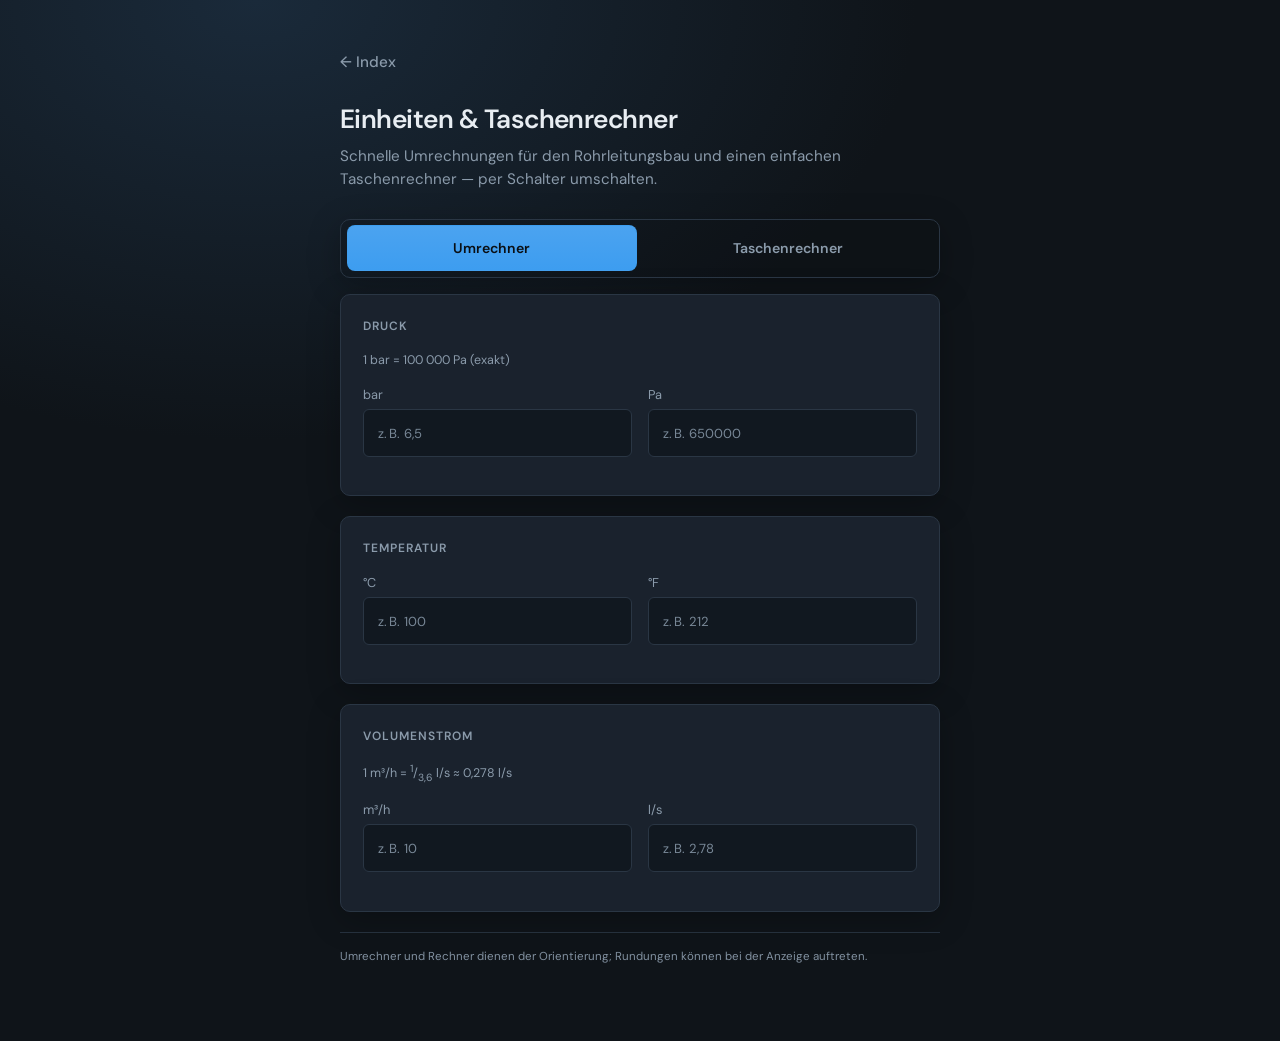
==== einheiten-rechner.html @ 790e06d6 "feat: Einheiten-Umrechner und Taschenrechner mit Modus-Schalter Neue Seite: bar/Pa, °C/°F, m³/h↔l/s;" ====
<!DOCTYPE html>
<html lang="de">
  <head>
    <meta charset="utf-8" />
    <meta name="viewport" content="width=device-width, initial-scale=1, viewport-fit=cover" />
    <meta name="theme-color" content="#0c1218" />
    <title>Einheiten &amp; Taschenrechner</title>
    <link rel="preconnect" href="https://fonts.googleapis.com" />
    <link rel="preconnect" href="https://fonts.gstatic.com" crossorigin />
    <link
      href="https://fonts.googleapis.com/css2?family=DM+Sans:ital,opsz,wght@0,9..40,400;0,9..40,600;0,9..40,700;1,9..40,400&display=swap"
      rel="stylesheet"
    />
    <link rel="stylesheet" href="styles.css?v=16" />
  </head>
  <body>
    <div class="wrap wrap--sub">
      <a href="index.html" class="back-link">← Index</a>
      <h1>Einheiten &amp; Taschenrechner</h1>
      <p class="sub">
        Schnelle Umrechnungen für den Rohrleitungsbau und einen einfachen Taschenrechner — per Schalter umschalten.
      </p>

      <div class="calc-mode-bar card card--flat" role="tablist" aria-label="Ansicht wechseln">
        <button type="button" class="calc-mode-btn calc-mode-btn--active" id="mode-units" role="tab" aria-selected="true" data-mode="units">
          Umrechner
        </button>
        <button type="button" class="calc-mode-btn" id="mode-calc" role="tab" aria-selected="false" data-mode="calc">
          Taschenrechner
        </button>
      </div>

      <div id="panel-units" class="calc-panel">
        <div class="card">
          <h2>Druck</h2>
          <p class="formula-note">1 bar = 100 000 Pa (exakt)</p>
          <div class="row row--mobile-stack unit-pair-row">
            <div>
              <label for="barVal">bar</label>
              <input id="barVal" type="text" inputmode="decimal" autocomplete="off" placeholder="z. B. 6,5" />
            </div>
            <div>
              <label for="paVal">Pa</label>
              <input id="paVal" type="text" inputmode="decimal" autocomplete="off" placeholder="z. B. 650000" />
            </div>
          </div>
        </div>

        <div class="card">
          <h2>Temperatur</h2>
          <div class="row row--mobile-stack unit-pair-row">
            <div>
              <label for="celsiusVal">°C</label>
              <input id="celsiusVal" type="text" inputmode="decimal" autocomplete="off" placeholder="z. B. 100" />
            </div>
            <div>
              <label for="fahrenheitVal">°F</label>
              <input id="fahrenheitVal" type="text" inputmode="decimal" autocomplete="off" placeholder="z. B. 212" />
            </div>
          </div>
        </div>

        <div class="card">
          <h2>Volumenstrom</h2>
          <p class="formula-note">1 m³/h = <sup>1</sup>/<sub>3,6</sub> l/s ≈ 0,278 l/s</p>
          <div class="row row--mobile-stack unit-pair-row">
            <div>
              <label for="m3hVal">m³/h</label>
              <input id="m3hVal" type="text" inputmode="decimal" autocomplete="off" placeholder="z. B. 10" />
            </div>
            <div>
              <label for="lsVal">l/s</label>
              <input id="lsVal" type="text" inputmode="decimal" autocomplete="off" placeholder="z. B. 2,78" />
            </div>
          </div>
        </div>
      </div>

      <div id="panel-calc" class="calc-panel" hidden>
        <div class="card calc-card">
          <div class="calc-display-wrap">
            <output id="calcDisplay" class="calc-display" aria-live="polite">0</output>
          </div>
          <div class="calc-keys" id="calcKeys">
            <button type="button" class="calc-key calc-key--wide" data-act="clear">C</button>
            <button type="button" class="calc-key" data-act="back">⌫</button>
            <button type="button" class="calc-key calc-key--op" data-op="/">÷</button>

            <button type="button" class="calc-key" data-digit="7">7</button>
            <button type="button" class="calc-key" data-digit="8">8</button>
            <button type="button" class="calc-key" data-digit="9">9</button>
            <button type="button" class="calc-key calc-key--op" data-op="*">×</button>

            <button type="button" class="calc-key" data-digit="4">4</button>
            <button type="button" class="calc-key" data-digit="5">5</button>
            <button type="button" class="calc-key" data-digit="6">6</button>
            <button type="button" class="calc-key calc-key--op" data-op="-">−</button>

            <button type="button" class="calc-key" data-digit="1">1</button>
            <button type="button" class="calc-key" data-digit="2">2</button>
            <button type="button" class="calc-key" data-digit="3">3</button>
            <button type="button" class="calc-key calc-key--op" data-op="+">+</button>

            <button type="button" class="calc-key calc-key--wide" data-digit="0">0</button>
            <button type="button" class="calc-key" data-act="dot">,</button>
            <button type="button" class="calc-key calc-key--eq calc-key--op" data-act="eq">=</button>
          </div>
        </div>
      </div>

      <p class="disclaimer">
        Umrechner und Rechner dienen der Orientierung; Rundungen können bei der Anzeige auftreten.
      </p>
    </div>
    <script src="einheiten-rechner.js?v=1" defer></script>
  </body>
</html>
---- styles.css ----
:root {
  --bg: #0f1419;
  --panel: #1a222d;
  --text: #e8edf2;
  --muted: #8b9bab;
  --accent: #3d9df0;
  --accent-dim: #2a6fa8;
  --border: #2a3644;
  --ok: #4ade80;
  --warn: #fbbf24;
  --err: #f87171;
  --radius: 10px;
  --font: "DM Sans", "Segoe UI", system-ui, sans-serif;
}

* {
  box-sizing: border-box;
}

html {
  font-size: 16px;
  -webkit-font-smoothing: antialiased;
}

body {
  margin: 0;
  min-height: 100vh;
  min-height: 100dvh;
  font-family: var(--font);
  background: radial-gradient(1200px 800px at 20% 0%, #1a2a3a 0%, var(--bg) 55%);
  color: var(--text);
  line-height: 1.5;
}

a {
  color: var(--accent);
}

.wrap {
  max-width: 640px;
  margin: 0 auto;
  padding: max(1.25rem, env(safe-area-inset-top)) max(1rem, env(safe-area-inset-right))
    max(2rem, env(safe-area-inset-bottom)) max(1rem, env(safe-area-inset-left));
}

.wrap--sub {
  padding-top: max(0.75rem, env(safe-area-inset-top));
}

@media (min-width: 480px) {
  .wrap {
    padding: 2.5rem 1.25rem 4rem;
  }
}

h1 {
  font-size: 1.65rem;
  font-weight: 600;
  margin: 0 0 0.35rem;
  letter-spacing: -0.02em;
}

.sub {
  color: var(--muted);
  font-size: 0.95rem;
  margin: 0 0 1.75rem;
}

.card {
  background: var(--panel);
  border: 1px solid var(--border);
  border-radius: var(--radius);
  padding: 1.35rem 1.4rem 1.5rem;
  margin-bottom: 1.25rem;
  box-shadow: 0 8px 32px rgba(0, 0, 0, 0.25);
}

.card h2 {
  font-size: 0.75rem;
  text-transform: uppercase;
  letter-spacing: 0.08em;
  color: var(--muted);
  margin: 0 0 1rem;
  font-weight: 600;
}

.row {
  display: grid;
  gap: 0.75rem 1rem;
  margin-bottom: 0.9rem;
}

@media (min-width: 520px) {
  .row.cols-2 {
    grid-template-columns: 1fr 1fr;
  }
}

.row.row--mobile-stack {
  grid-template-columns: 1fr;
}

@media (min-width: 520px) {
  .row.row--mobile-stack {
    grid-template-columns: 1fr 1fr;
  }
}

label {
  display: block;
  font-size: 0.8rem;
  color: var(--muted);
  margin-bottom: 0.3rem;
}

input,
select,
textarea.field-input {
  width: 100%;
  min-height: 48px;
  padding: 0.65rem 0.85rem;
  border-radius: 6px;
  border: 1px solid var(--border);
  background: #111820;
  color: var(--text);
  font: inherit;
  font-size: max(16px, 1rem);
}

textarea.field-input--textarea {
  min-height: 52px;
  max-height: 7rem;
  line-height: 1.4;
  resize: vertical;
  field-sizing: content;
}

@supports not (field-sizing: content) {
  textarea.field-input--textarea {
    min-height: 3.5rem;
  }
}

input:focus,
select:focus,
textarea:focus {
  outline: 2px solid var(--accent-dim);
  border-color: var(--accent);
}

input::placeholder,
textarea::placeholder {
  color: rgba(139, 155, 171, 0.85);
  font-size: 0.82rem;
  line-height: 1.35;
}

.hint {
  font-size: 0.8rem;
  color: var(--muted);
  margin-top: 0.25rem;
}

.btn {
  display: inline-flex;
  align-items: center;
  justify-content: center;
  gap: 0.4rem;
  min-height: 52px;
  padding: 0.85rem 1.15rem;
  font: inherit;
  font-weight: 600;
  font-size: 1.05rem;
  border: none;
  border-radius: 8px;
  background: linear-gradient(180deg, #4ba3f0 0%, var(--accent) 100%);
  color: #0a0f14;
  cursor: pointer;
  width: 100%;
  margin-top: 0.25rem;
  -webkit-tap-highlight-color: transparent;
}

.btn:hover {
  filter: brightness(1.08);
}

.btn:active {
  transform: translateY(1px);
}

.out {
  display: none;
}

.out.visible {
  display: block;
}

.out-grid {
  display: grid;
  gap: 0.75rem;
}

@media (min-width: 480px) {
  .out-grid {
    grid-template-columns: 1fr 1fr;
  }
}

.kpi {
  background: #111820;
  border: 1px solid var(--border);
  border-radius: 8px;
  padding: 0.85rem 1rem;
}

.kpi .label {
  font-size: 0.72rem;
  text-transform: uppercase;
  letter-spacing: 0.06em;
  color: var(--muted);
}

.kpi .value {
  font-size: 1.35rem;
  font-weight: 700;
  font-variant-numeric: tabular-nums;
  margin-top: 0.15rem;
}

.kpi .unit {
  font-size: 0.85rem;
  font-weight: 500;
  color: var(--muted);
}

.detail {
  grid-column: 1 / -1;
  font-size: 0.88rem;
  color: var(--muted);
  border-top: 1px solid var(--border);
  padding-top: 0.85rem;
  margin-top: 0.25rem;
}

.detail strong {
  color: var(--text);
}

.msg {
  padding: 0.75rem 1rem;
  border-radius: 8px;
  font-size: 0.9rem;
  margin-top: 0.75rem;
  display: none;
}

.msg.visible {
  display: block;
}

.msg.warn {
  background: rgba(251, 191, 36, 0.12);
  border: 1px solid rgba(251, 191, 36, 0.35);
  color: #fcd34d;
}

.msg.err {
  background: rgba(248, 113, 113, 0.1);
  border: 1px solid rgba(248, 113, 113, 0.35);
  color: #fca5a5;
}

.footnote {
  margin-top: 1.5rem;
  font-size: 0.8rem;
  color: var(--muted);
}

.disclaimer {
  margin-top: 1.25rem;
  padding-top: 1rem;
  border-top: 1px solid rgba(42, 54, 68, 0.85);
  font-size: 0.72rem;
  line-height: 1.45;
  color: rgba(139, 155, 171, 0.92);
}

.disclaimer--home {
  margin-top: 2rem;
  text-align: center;
  border-top: none;
  padding-top: 0;
}

code {
  font-family: ui-monospace, "Cascadia Code", monospace;
  font-size: 0.85em;
  background: #111820;
  padding: 0.1em 0.35em;
  border-radius: 4px;
}

/* ——— Startseite (Index) ——— */
.body--home {
  background: linear-gradient(165deg, #0d1520 0%, #0f1419 40%, #121a28 100%);
  background-attachment: fixed;
}

.home-wrap {
  max-width: 420px;
  margin: 0 auto;
  padding: max(1.5rem, env(safe-area-inset-top)) max(1rem, env(safe-area-inset-right))
    max(2rem, env(safe-area-inset-bottom)) max(1rem, env(safe-area-inset-left));
}

.home-header {
  text-align: center;
  margin-bottom: 1.75rem;
}

.home-title {
  font-size: clamp(1.75rem, 6vw, 2.1rem);
  font-weight: 700;
  letter-spacing: -0.03em;
  margin: 0 0 0.4rem;
  background: linear-gradient(120deg, #e8edf2 0%, #a8c4e0 100%);
  -webkit-background-clip: text;
  background-clip: text;
  color: transparent;
}

.home-lead {
  margin: 0;
  font-size: 0.95rem;
  color: var(--muted);
  line-height: 1.45;
}

.home-grid {
  display: flex;
  flex-direction: column;
  gap: 0.75rem;
}

.glass-btn {
  display: flex;
  align-items: center;
  gap: 0.85rem;
  width: 100%;
  min-height: 72px;
  padding: 1rem 1.1rem;
  border: 1px solid rgba(255, 255, 255, 0.14);
  border-radius: 16px;
  background: rgba(255, 255, 255, 0.06);
  backdrop-filter: blur(16px);
  -webkit-backdrop-filter: blur(16px);
  box-shadow: 0 4px 24px rgba(0, 0, 0, 0.2), inset 0 1px 0 rgba(255, 255, 255, 0.08);
  color: var(--text);
  text-decoration: none;
  text-align: left;
  font: inherit;
  cursor: pointer;
  transition: background 0.2s, border-color 0.2s, transform 0.15s;
  -webkit-tap-highlight-color: transparent;
}

.glass-btn:not(:disabled):active {
  transform: scale(0.98);
}

.glass-btn--primary {
  border-color: rgba(61, 157, 240, 0.35);
  background: linear-gradient(
    135deg,
    rgba(61, 157, 240, 0.18) 0%,
    rgba(255, 255, 255, 0.07) 100%
  );
}

.glass-btn--primary:hover {
  border-color: rgba(61, 157, 240, 0.55);
  background: linear-gradient(
    135deg,
    rgba(61, 157, 240, 0.28) 0%,
    rgba(255, 255, 255, 0.1) 100%
  );
}

.glass-btn--secondary {
  border-color: rgba(74, 222, 128, 0.28);
  background: linear-gradient(
    135deg,
    rgba(74, 222, 128, 0.12) 0%,
    rgba(255, 255, 255, 0.06) 100%
  );
}

.glass-btn--secondary:hover {
  border-color: rgba(74, 222, 128, 0.45);
  background: linear-gradient(
    135deg,
    rgba(74, 222, 128, 0.2) 0%,
    rgba(255, 255, 255, 0.09) 100%
  );
}

.glass-btn--secondary .glass-btn__icon {
  color: #86efac;
}

.glass-btn--secondary .glass-btn__chev {
  color: rgba(134, 239, 172, 0.65);
}

.glass-btn__icon {
  flex-shrink: 0;
  width: 44px;
  height: 44px;
  display: flex;
  align-items: center;
  justify-content: center;
  border-radius: 12px;
  background: rgba(0, 0, 0, 0.25);
  font-size: 1.15rem;
  color: var(--accent);
}

.glass-btn--placeholder .glass-btn__icon {
  color: var(--muted);
}

.glass-btn__text {
  flex: 1;
  min-width: 0;
  display: flex;
  flex-direction: column;
  gap: 0.15rem;
}

.glass-btn__title {
  font-weight: 600;
  font-size: 1.05rem;
}

.glass-btn__desc {
  font-size: 0.82rem;
  color: var(--muted);
}

.glass-btn__chev {
  flex-shrink: 0;
  font-size: 1.5rem;
  font-weight: 300;
  color: rgba(255, 255, 255, 0.35);
  line-height: 1;
}

.glass-btn--primary .glass-btn__chev {
  color: rgba(61, 157, 240, 0.8);
}

.back-link {
  display: inline-flex;
  align-items: center;
  gap: 0.35rem;
  margin-bottom: 1rem;
  font-size: 0.95rem;
  font-weight: 500;
  color: var(--muted);
  text-decoration: none;
  padding: 0.35rem 0;
  min-height: 44px;
  -webkit-tap-highlight-color: transparent;
}

.back-link:hover {
  color: var(--accent);
}

/* Parallele Rohre — Diagramm & Tabelle */
.diagram-caption {
  font-size: 0.82rem;
  color: var(--muted);
  margin: 0 0 0.85rem;
  line-height: 1.45;
}

.diagram-svg-wrap {
  width: 100%;
  overflow: hidden;
  border-radius: 8px;
  border: 1px solid var(--border);
  background: #0d1218;
}

.diagram-svg-wrap svg {
  display: block;
  width: 100%;
  height: auto;
  vertical-align: middle;
}

.formula-box {
  font-size: 0.88rem;
  color: var(--muted);
  line-height: 1.55;
  margin: 0 0 1rem;
}

.formula-box code {
  font-size: 0.95em;
}

.table-wrap {
  overflow-x: auto;
  -webkit-overflow-scrolling: touch;
  margin: 0 -0.25rem;
  padding: 0 0.25rem;
}

.data-table {
  width: 100%;
  border-collapse: collapse;
  font-size: 0.88rem;
  font-variant-numeric: tabular-nums;
}

.data-table th,
.data-table td {
  padding: 0.65rem 0.5rem;
  text-align: left;
  border-bottom: 1px solid var(--border);
}

.data-table th {
  font-size: 0.72rem;
  text-transform: uppercase;
  letter-spacing: 0.05em;
  color: var(--muted);
}

@media (min-width: 520px) {
  .row.cols-3 {
    grid-template-columns: 1fr 1fr 1fr;
  }
}

/* Schnitt: Platten-Material bis ~640px untereinander (sonst überlappt Mittelfeld auf Handys) */
@media (max-width: 639px) {
  .cut-sheet-fields.row.row--mobile-stack {
    grid-template-columns: 1fr;
  }
}

@media (max-width: 519px) {
  .cut-item-row--2d {
    display: grid;
    grid-template-columns: auto minmax(0, 1fr) auto;
    grid-template-rows: auto auto;
    align-items: center;
    column-gap: 0.4rem;
    row-gap: 0.35rem;
  }

  .cut-item-row--2d .cut-item-num {
    grid-column: 1;
    grid-row: 1 / span 2;
    align-self: center;
  }

  .cut-item-row--2d .cut-pair {
    grid-column: 2;
    grid-row: 1;
    width: 100%;
    min-width: 0;
  }

  .cut-item-row--2d .cut-inp--qty {
    grid-column: 2;
    grid-row: 2;
    max-width: none;
    width: 100%;
    flex: none;
  }

  .cut-item-row--2d .cut-remove {
    grid-column: 3;
    grid-row: 1 / span 2;
    align-self: center;
  }

  #section-2d .cut-sheet-fields input,
  #section-2d .cut-item-row--2d .cut-inp {
    min-height: 44px;
    padding: 0.45rem 0.55rem;
    font-size: max(16px, 0.92rem);
  }

  .cut-pair .cut-inp {
    min-width: 0;
    flex: 1 1 0;
  }

  .cut-x {
    padding: 0 0.05rem;
    font-size: 0.85rem;
  }
}

/* Schnitt-Optimierer */
.schnitt-tabs {
  display: flex;
  gap: 0.5rem;
  padding: 0.35rem;
  margin-bottom: 1.25rem;
  background: var(--panel);
  border: 1px solid var(--border);
  border-radius: var(--radius);
}

.schnitt-tab {
  flex: 1;
  min-height: 48px;
  padding: 0.65rem 0.75rem;
  border: none;
  border-radius: 8px;
  font: inherit;
  font-weight: 600;
  font-size: 0.9rem;
  cursor: pointer;
  color: var(--muted);
  background: transparent;
  -webkit-tap-highlight-color: transparent;
}

.schnitt-tab--active {
  background: linear-gradient(180deg, #4ba3f0 0%, var(--accent) 100%);
  color: #0a0f14;
}

.cut-list-head {
  display: flex;
  justify-content: space-between;
  align-items: center;
  margin-bottom: 0.75rem;
}

.cut-list-head h2 {
  margin: 0;
}

.cut-add-btn {
  width: 44px;
  height: 44px;
  border-radius: 10px;
  border: 1px solid var(--border);
  background: rgba(61, 157, 240, 0.15);
  color: var(--accent);
  font-size: 1.5rem;
  line-height: 1;
  cursor: pointer;
}

.cut-add-btn:active {
  transform: scale(0.96);
}

.cut-items {
  display: flex;
  flex-direction: column;
  gap: 0.65rem;
}

.cut-item-row {
  display: flex;
  align-items: center;
  gap: 0.5rem;
  flex-wrap: wrap;
}

.cut-item-row--2d {
  align-items: flex-start;
}

.cut-item-num {
  width: 1.75rem;
  flex-shrink: 0;
  font-size: 0.75rem;
  color: var(--muted);
  font-variant-numeric: tabular-nums;
}

.cut-inp {
  flex: 1;
  min-width: 5rem;
}

.cut-inp--qty {
  flex: 0 0 4.5rem;
  max-width: 5rem;
  text-align: center;
}

.cut-pair {
  display: flex;
  align-items: center;
  gap: 0.35rem;
  flex: 1;
  min-width: 0;
}

.cut-x {
  color: var(--muted);
  flex-shrink: 0;
}

.cut-remove {
  flex-shrink: 0;
  width: 44px;
  height: 44px;
  border: none;
  border-radius: 8px;
  background: transparent;
  color: var(--err);
  font-size: 1.1rem;
  cursor: pointer;
}

.cut-stats {
  margin-bottom: 1rem;
}

.cut-stat {
  padding: 1rem;
  border-radius: var(--radius);
  text-align: center;
  border: 1px solid var(--border);
}

.cut-stat--ok {
  background: rgba(74, 222, 128, 0.08);
}

.cut-stat--warn {
  background: rgba(251, 191, 36, 0.08);
}

.cut-stat-label {
  display: block;
  font-size: 0.72rem;
  text-transform: uppercase;
  letter-spacing: 0.06em;
  color: var(--muted);
  margin-bottom: 0.25rem;
}

.cut-stat-val {
  font-size: 1.75rem;
  font-weight: 700;
  font-variant-numeric: tabular-nums;
}

.cut-result-card {
  margin-bottom: 1rem;
}

.cut-result-head {
  display: flex;
  justify-content: space-between;
  align-items: center;
  margin-bottom: 0.65rem;
}

.cut-result-rest {
  font-size: 0.82rem;
  color: var(--muted);
}

.cut-plate-badge {
  font-size: 0.75rem;
  color: var(--muted);
  background: #111820;
  padding: 0.25rem 0.5rem;
  border-radius: 6px;
}

.cut-bar-track {
  display: flex;
  height: 36px;
  width: 100%;
  border-radius: 6px;
  overflow: hidden;
  border: 1px solid var(--border);
  background: #111820;
}

.cut-bar-seg {
  height: 100%;
  background: var(--accent);
  border-right: 1px solid rgba(255, 255, 255, 0.2);
  display: flex;
  align-items: center;
  justify-content: center;
  font-size: 0.65rem;
  color: #fff;
  min-width: 0;
  overflow: hidden;
  gap: 1px;
}

.cut-bar-seg--with-kerf {
  font-size: 0.58rem;
}

.cut-bar-kerf {
  opacity: 0.85;
  font-variant-numeric: tabular-nums;
}

.cut-bar-plus {
  opacity: 0.7;
  font-size: 0.55rem;
}

.formula-note {
  font-size: 0.78rem;
  color: var(--muted);
  line-height: 1.45;
  margin: 0 0 1rem;
}

.cut-bar-rest {
  flex: 1;
  min-width: 1.5rem;
  background: rgba(248, 113, 113, 0.15);
  display: flex;
  align-items: center;
  justify-content: center;
  font-size: 0.65rem;
  color: var(--err);
}

.cut-sheet-svg-wrap {
  width: 100%;
  border-radius: 8px;
  overflow: hidden;
  border: 2px solid var(--border);
  background: #111820;
}

.cut-sheet-svg {
  display: block;
  width: 100%;
  height: auto;
}

.cut-sheet-foot {
  margin: 0.65rem 0 0;
  font-size: 0.78rem;
  color: var(--muted);
  text-align: center;
}

.glass-btn--accent {
  border-color: rgba(167, 139, 250, 0.35);
  background: linear-gradient(
    135deg,
    rgba(167, 139, 250, 0.18) 0%,
    rgba(255, 255, 255, 0.06) 100%
  );
}

.glass-btn--accent:hover {
  border-color: rgba(167, 139, 250, 0.5);
}

.glass-btn--accent .glass-btn__icon {
  color: #c4b5fd;
}

.glass-btn--accent .glass-btn__chev {
  color: rgba(196, 181, 253, 0.75);
}

.glass-btn--pipe {
  border-color: rgba(251, 191, 36, 0.32);
  background: linear-gradient(
    135deg,
    rgba(251, 191, 36, 0.14) 0%,
    rgba(255, 255, 255, 0.06) 100%
  );
}

.glass-btn--pipe:hover {
  border-color: rgba(251, 191, 36, 0.48);
}

.glass-btn--pipe .glass-btn__icon {
  color: var(--warn);
}

.glass-btn--pipe .glass-btn__chev {
  color: rgba(251, 191, 36, 0.65);
}

.glass-btn--marker {
  border-color: rgba(96, 165, 250, 0.35);
  background: linear-gradient(
    135deg,
    rgba(96, 165, 250, 0.14) 0%,
    rgba(255, 255, 255, 0.06) 100%
  );
}

.glass-btn--marker:hover {
  border-color: rgba(96, 165, 250, 0.5);
}

.glass-btn--marker .glass-btn__icon {
  color: #93c5fd;
}

.glass-btn--marker .glass-btn__chev {
  color: rgba(147, 197, 253, 0.7);
}

.glass-btn--support {
  border-color: rgba(52, 211, 153, 0.32);
  background: linear-gradient(
    135deg,
    rgba(52, 211, 153, 0.12) 0%,
    rgba(255, 255, 255, 0.06) 100%
  );
}

.glass-btn--support:hover {
  border-color: rgba(52, 211, 153, 0.48);
}

.glass-btn--support .glass-btn__icon {
  color: #6ee7b7;
}

.glass-btn--support .glass-btn__chev {
  color: rgba(110, 231, 183, 0.65);
}

.glass-btn--calc {
  border-color: rgba(244, 114, 182, 0.35);
  background: linear-gradient(
    135deg,
    rgba(244, 114, 182, 0.12) 0%,
    rgba(255, 255, 255, 0.06) 100%
  );
}

.glass-btn--calc:hover {
  border-color: rgba(244, 114, 182, 0.48);
}

.glass-btn--calc .glass-btn__icon {
  color: #f9a8d4;
}

.glass-btn--calc .glass-btn__chev {
  color: rgba(249, 168, 212, 0.7);
}

.assign-card {
  background: var(--panel);
  border: 1px solid var(--border);
  border-radius: var(--radius);
  padding: 1.25rem 1.35rem 1.35rem;
  margin-bottom: 1.25rem;
}

.assign-card .assign-title {
  margin: 0 0 0.35rem;
  font-size: 1rem;
  font-weight: 600;
}

.assign-card .assign-lead {
  margin: 0 0 1rem;
  font-size: 0.82rem;
  color: var(--muted);
  line-height: 1.45;
}

.data-table--assign th:first-child,
.data-table--assign td:first-child {
  font-weight: 700;
  font-variant-numeric: tabular-nums;
}

.assign-th-check {
  width: 3rem;
  text-align: center;
}

.assign-th-check-inner {
  font-size: 0.68rem;
  font-weight: 700;
  letter-spacing: 0.06em;
  color: var(--muted);
}

.assign-check-cell {
  text-align: center;
  vertical-align: middle;
  width: 3rem;
  line-height: 1;
}

.assign-check {
  appearance: none;
  -webkit-appearance: none;
  box-sizing: border-box;
  width: 1.25rem;
  height: 1.25rem;
  min-width: 1.25rem;
  min-height: 1.25rem;
  aspect-ratio: 1;
  margin: 0;
  padding: 0;
  border-radius: 6px;
  border: 2px solid var(--border);
  background: rgba(13, 18, 24, 0.85);
  cursor: pointer;
  display: inline-flex;
  align-items: center;
  justify-content: center;
  flex: 0 0 auto;
  vertical-align: middle;
  transition: border-color 0.15s, background 0.15s, box-shadow 0.15s;
}

.assign-check:hover {
  border-color: var(--accent-dim);
}

.assign-check:focus-visible {
  outline: 2px solid var(--accent);
  outline-offset: 2px;
}

.assign-check:checked {
  border-color: var(--accent);
  background: linear-gradient(145deg, var(--accent-dim) 0%, var(--accent) 100%);
  box-shadow: 0 0 0 1px rgba(61, 157, 240, 0.35);
}

.assign-check:checked::after {
  content: "";
  display: block;
  width: 4px;
  height: 8px;
  margin: 0;
  border: solid #fff;
  border-width: 0 2px 2px 0;
  transform: rotate(45deg) translateY(-1px);
}

.assign-row--done td:not(.assign-check-cell) {
  color: var(--muted);
  text-decoration: line-through;
  text-decoration-color: rgba(139, 155, 171, 0.55);
}

.assign-row--done td:first-child {
  font-weight: 600;
}

.data-table--rohr th[scope="row"] {
  width: 52%;
  font-weight: 600;
  color: var(--muted);
  font-size: 0.82rem;
}

.data-table--rohr td {
  font-variant-numeric: tabular-nums;
  font-weight: 600;
}

.data-table__emph th,
.data-table__emph td {
  border-top: 1px solid var(--border);
  padding-top: 0.65rem;
}

.rohr-density-note {
  margin-bottom: 1rem;
}

.rohr-sub {
  color: var(--muted);
  font-weight: 400;
  font-size: 0.88em;
}

.pipe-marker-foot {
  margin-top: 0.75rem;
}

.pipe-marker-gap {
  margin-top: 0.85rem;
}

.card--nest {
  margin-top: 1rem;
  margin-bottom: 0;
  background: rgba(0, 0, 0, 0.15);
}

.support-result-line {
  margin: 0 0 0.5rem;
  font-size: 1.05rem;
}

.support-result-hint {
  color: var(--muted);
  font-size: 0.85rem;
  font-weight: 400;
}

.support-merker-table {
  font-size: 0.84rem;
}

.support-merker-table td {
  font-variant-numeric: tabular-nums;
}

/* Einheiten & Taschenrechner */
.card--flat {
  padding: 0.45rem;
  margin-bottom: 1rem;
}

.calc-mode-bar {
  display: flex;
  gap: 0.35rem;
  padding: 0.35rem;
  border-radius: var(--radius);
  border: 1px solid var(--border);
  background: rgba(0, 0, 0, 0.12);
}

.calc-mode-btn {
  flex: 1;
  min-height: 46px;
  border: 1px solid transparent;
  border-radius: 8px;
  font: inherit;
  font-weight: 600;
  font-size: 0.88rem;
  cursor: pointer;
  color: var(--muted);
  background: transparent;
  transition: background 0.15s, color 0.15s, border-color 0.15s;
}

.calc-mode-btn--active {
  background: linear-gradient(180deg, #4ba3f0 0%, var(--accent) 100%);
  color: #0a0f14;
  border-color: rgba(61, 157, 240, 0.5);
}

.calc-panel {
  margin-bottom: 0.5rem;
}

.calc-card {
  padding-bottom: 1.25rem;
}

.calc-display-wrap {
  margin-bottom: 0.85rem;
}

.calc-display {
  display: block;
  width: 100%;
  min-height: 3rem;
  padding: 0.65rem 0.85rem;
  text-align: right;
  font-size: 1.65rem;
  font-weight: 600;
  font-variant-numeric: tabular-nums;
  background: #0a0e14;
  border: 1px solid var(--border);
  border-radius: 8px;
  color: var(--text);
}

.calc-keys {
  display: grid;
  grid-template-columns: repeat(4, 1fr);
  gap: 0.45rem;
}

.calc-key {
  min-height: 48px;
  border-radius: 8px;
  border: 1px solid var(--border);
  background: var(--panel);
  color: var(--text);
  font: inherit;
  font-size: 1.05rem;
  font-weight: 600;
  cursor: pointer;
  -webkit-tap-highlight-color: transparent;
}

.calc-key:active {
  transform: scale(0.97);
}

.calc-key--wide {
  grid-column: span 2;
}

.calc-key--op {
  background: rgba(61, 157, 240, 0.18);
  border-color: rgba(61, 157, 240, 0.35);
  color: var(--accent);
}

.calc-key--eq {
  background: linear-gradient(180deg, #4ba3f0 0%, var(--accent) 100%);
  border-color: rgba(61, 157, 240, 0.55);
  color: #0a0f14;
}

.unit-pair-row input {
  font-variant-numeric: tabular-nums;
}

.pipe-marker-table--compact {
  font-size: 0.82rem;
}

.cut-heuristic-note {
  margin-bottom: 1rem;
}

.cut-bar-piece-id {
  display: inline-block;
  min-width: 1em;
  font-weight: 800;
  color: #fef08a;
  margin-right: 2px;
}

.cut-bar-mm {
  font-variant-numeric: tabular-nums;
}

.sr-only {
  position: absolute;
  width: 1px;
  height: 1px;
  padding: 0;
  margin: -1px;
  overflow: hidden;
  clip: rect(0, 0, 0, 0);
  white-space: nowrap;
  border: 0;
}

/* Leitungskennzeichnung (Merker) */
.pipe-marker-list {
  margin: 0 0 0.5rem 1.1rem;
  padding: 0;
  color: var(--text);
  line-height: 1.55;
}

.pipe-marker-list li {
  margin-bottom: 0.35rem;
}

.pipe-marker-legend {
  margin-top: 0;
}

.table-wrap--pipe-marker {
  margin: 0 -0.25rem;
}

.pipe-marker-table {
  font-size: 0.82rem;
}

.pipe-marker-table td:first-child {
  font-weight: 700;
  color: var(--muted);
  white-space: nowrap;
  width: 2.25rem;
}

.pipe-marker-table td:nth-child(2) {
  min-width: 7rem;
}

.pipe-marker-table td:nth-child(3) {
  width: 5.5rem;
  vertical-align: middle;
}

.pipe-marker-strip {
  display: inline-flex;
  height: 22px;
  width: 100%;
  max-width: 120px;
  border-radius: 4px;
  overflow: hidden;
  border: 1px solid rgba(255, 255, 255, 0.12);
  box-shadow: inset 0 0 0 1px rgba(0, 0, 0, 0.25);
}

.pipe-marker-main {
  flex: 1 1 72%;
  min-width: 0;
}

.pipe-marker-acc {
  flex: 0 0 28%;
  min-width: 0;
}

.pipe-marker-acc--none {
  flex-basis: 0;
  width: 0;
  overflow: hidden;
  opacity: 0;
}

.pipe-marker-ral {
  font-variant-numeric: tabular-nums;
  white-space: nowrap;
}

@media (max-width: 520px) {
  .pipe-marker-table {
    font-size: 0.78rem;
  }

  .pipe-marker-strip {
    max-width: none;
  }
}
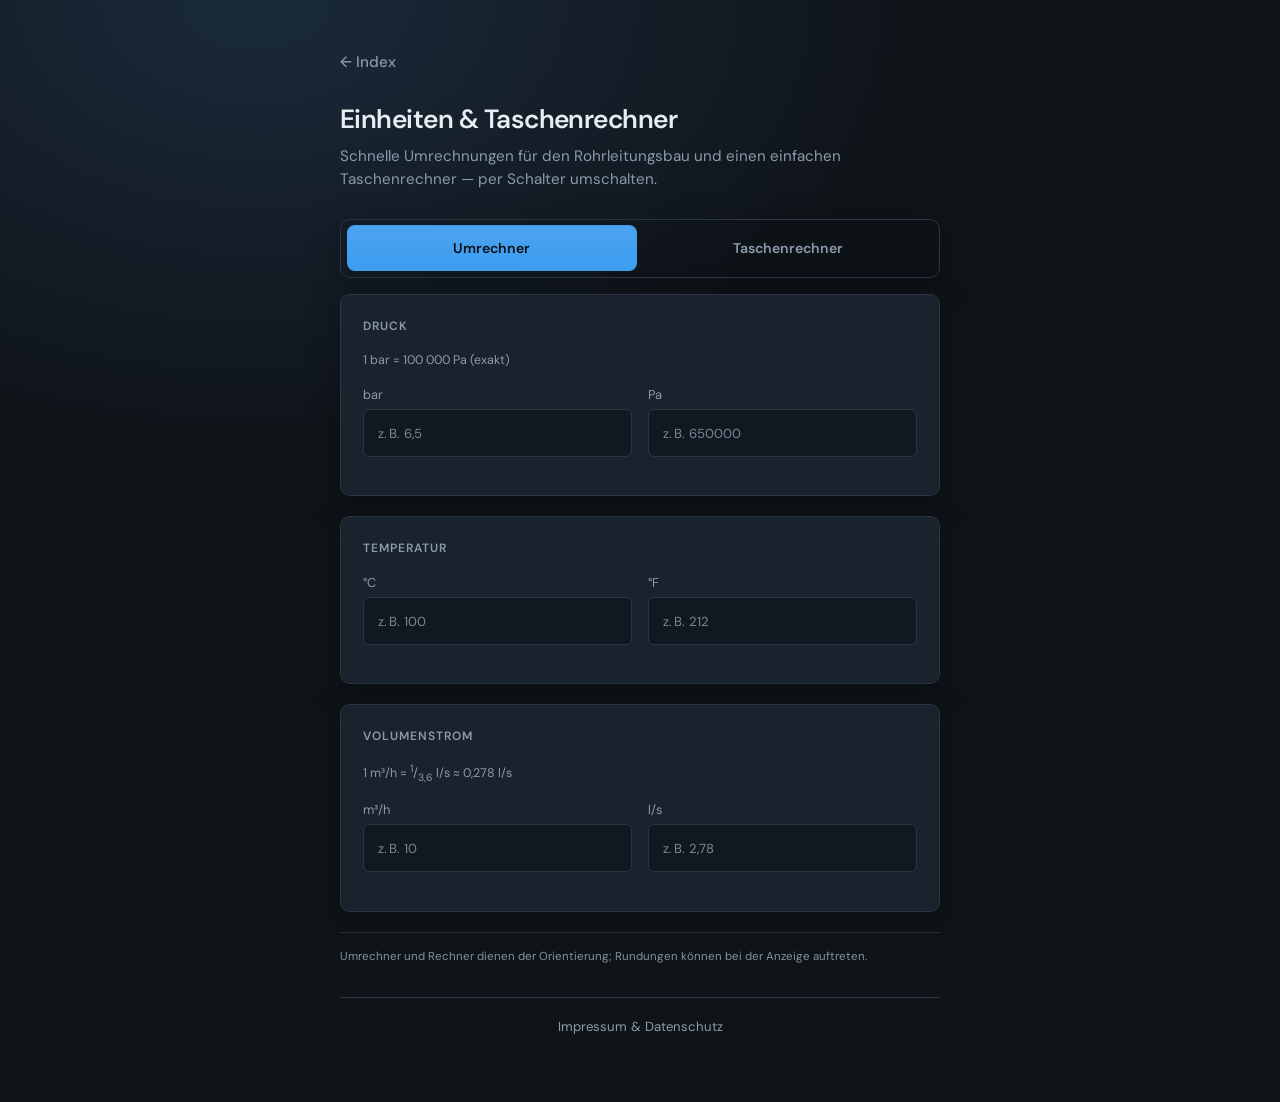
==== commit 88171900: "feat: Impressum und Datenschutz-Seite mit Footer-Links Neue Seite impressum.html (§5 DDG, Kontakt, D" ====
--- a/einheiten-rechner.html
+++ b/einheiten-rechner.html
@@ -11,7 +11,7 @@
       href="https://fonts.googleapis.com/css2?family=DM+Sans:ital,opsz,wght@0,9..40,400;0,9..40,600;0,9..40,700;1,9..40,400&display=swap"
       rel="stylesheet"
     />
-    <link rel="stylesheet" href="styles.css?v=16" />
+    <link rel="stylesheet" href="styles.css?v=17" />
   </head>
   <body>
     <div class="wrap wrap--sub">
@@ -111,6 +111,9 @@
       <p class="disclaimer">
         Umrechner und Rechner dienen der Orientierung; Rundungen können bei der Anzeige auftreten.
       </p>
+      <footer class="site-footer">
+        <a href="impressum.html" class="site-footer__link">Impressum &amp; Datenschutz</a>
+      </footer>
     </div>
     <script src="einheiten-rechner.js?v=1" defer></script>
   </body>
--- a/styles.css
+++ b/styles.css
@@ -1259,6 +1259,49 @@
   font-variant-numeric: tabular-nums;
 }
 
+.site-footer {
+  margin-top: 2rem;
+  padding-top: 1rem;
+  border-top: 1px solid var(--border);
+  text-align: center;
+}
+
+body.body--home .site-footer {
+  border-top-color: rgba(255, 255, 255, 0.1);
+}
+
+.site-footer__link {
+  font-size: 0.82rem;
+  color: var(--muted);
+  text-decoration: none;
+}
+
+.site-footer__link:hover {
+  color: var(--accent);
+  text-decoration: underline;
+}
+
+.site-footer-links {
+  margin-top: 1.5rem;
+  text-align: center;
+  font-size: 0.88rem;
+}
+
+.impressum-block .impressum-lead {
+  margin-bottom: 0.35rem;
+  color: var(--muted);
+  font-size: 0.85rem;
+}
+
+.impressum-address {
+  margin: 0 0 1rem;
+  line-height: 1.55;
+}
+
+.impressum-note {
+  margin-bottom: 0;
+}
+
 .sr-only {
   position: absolute;
   width: 1px;
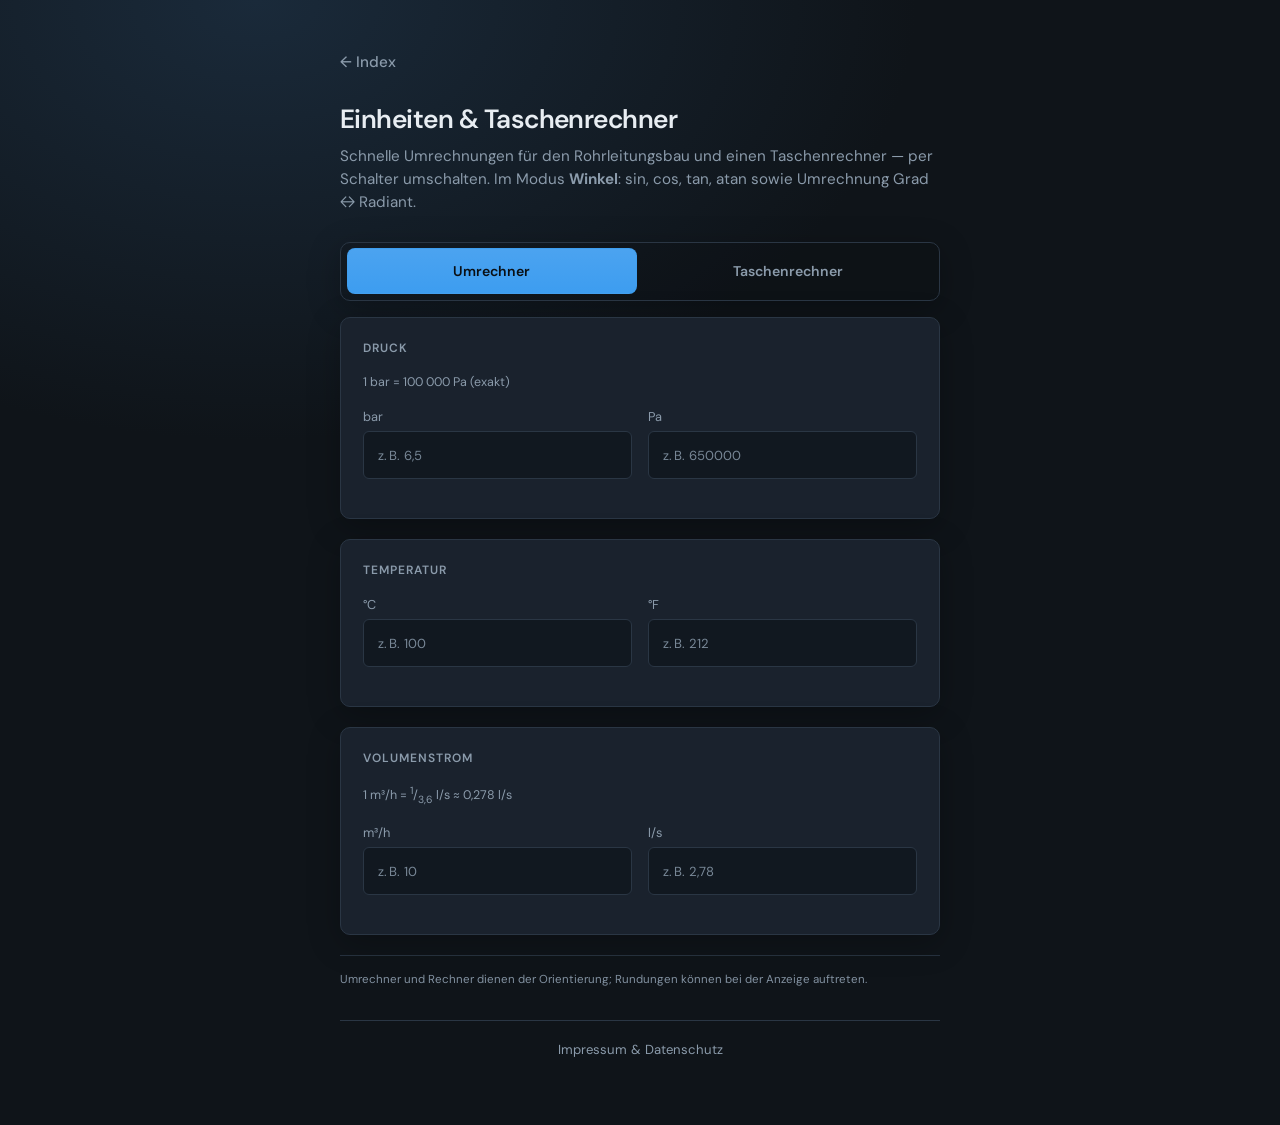
==== commit 020200bc: "feat(einheiten): Taschenrechner mit Winkelmodus sin/cos/tan/atan Untermodus Normal/Winkel, Grad/Radi" ====
--- a/einheiten-rechner.html
+++ b/einheiten-rechner.html
@@ -11,14 +11,15 @@
       href="https://fonts.googleapis.com/css2?family=DM+Sans:ital,opsz,wght@0,9..40,400;0,9..40,600;0,9..40,700;1,9..40,400&display=swap"
       rel="stylesheet"
     />
-    <link rel="stylesheet" href="styles.css?v=17" />
+    <link rel="stylesheet" href="styles.css?v=19" />
   </head>
   <body>
     <div class="wrap wrap--sub">
       <a href="index.html" class="back-link">← Index</a>
       <h1>Einheiten &amp; Taschenrechner</h1>
       <p class="sub">
-        Schnelle Umrechnungen für den Rohrleitungsbau und einen einfachen Taschenrechner — per Schalter umschalten.
+        Schnelle Umrechnungen für den Rohrleitungsbau und einen Taschenrechner — per Schalter umschalten. Im Modus
+        <strong>Winkel</strong>: sin, cos, tan, atan sowie Umrechnung Grad ↔ Radiant.
       </p>
 
       <div class="calc-mode-bar card card--flat" role="tablist" aria-label="Ansicht wechseln">
@@ -77,11 +78,30 @@
       </div>
 
       <div id="panel-calc" class="calc-panel" hidden>
+        <div class="calc-angle-toolbar card card--flat">
+          <span class="calc-angle-toolbar-label">Rechner:</span>
+          <button type="button" class="calc-submode-btn calc-submode-btn--active" id="calc-sub-basic" data-submode="basic">
+            Normal
+          </button>
+          <button type="button" class="calc-submode-btn" id="calc-sub-angle" data-submode="angle">Winkel</button>
+          <span id="calcAngleUnitWrap" class="calc-angle-unit-wrap" hidden>
+            <span class="calc-angle-toolbar-label">Eingabe:</span>
+            <button type="button" class="calc-unit-toggle" id="calcAngleUnitToggle" aria-pressed="true">
+              Grad (°)
+            </button>
+          </span>
+        </div>
+        <p id="calcAngleHint" class="formula-note calc-angle-hint" hidden>
+          Winkel-Funktionen verwenden die angezeigte Zahl. Bei <strong>Grad (°)</strong> wird sie als Gradmaß interpretiert, bei <strong>Radiant</strong> als Bogenmaß —
+          außer bei <strong>°→rad</strong> und <strong>rad→°</strong> (reine Umrechnung). <strong>atan</strong> liefert das Ergebnis in der gewählten Eingabe-Einheit.
+        </p>
+
         <div class="card calc-card">
           <div class="calc-display-wrap">
             <output id="calcDisplay" class="calc-display" aria-live="polite">0</output>
           </div>
-          <div class="calc-keys" id="calcKeys">
+
+          <div class="calc-keys" id="calcKeysBasic">
             <button type="button" class="calc-key calc-key--wide" data-act="clear">C</button>
             <button type="button" class="calc-key" data-act="back">⌫</button>
             <button type="button" class="calc-key calc-key--op" data-op="/">÷</button>
@@ -105,6 +125,38 @@
             <button type="button" class="calc-key" data-act="dot">,</button>
             <button type="button" class="calc-key calc-key--eq calc-key--op" data-act="eq">=</button>
           </div>
+
+          <div class="calc-keys calc-keys--angle" id="calcKeysAngle" hidden>
+            <button type="button" class="calc-key calc-key--fn" data-fn="sin">sin</button>
+            <button type="button" class="calc-key calc-key--fn" data-fn="cos">cos</button>
+            <button type="button" class="calc-key calc-key--fn" data-fn="tan">tan</button>
+            <button type="button" class="calc-key calc-key--fn" data-fn="atan">atan</button>
+
+            <button type="button" class="calc-key calc-key--fn" data-fn="deg2rad">°→rad</button>
+            <button type="button" class="calc-key calc-key--fn" data-fn="rad2deg">rad→°</button>
+            <button type="button" class="calc-key calc-key--wide" data-act="clear">C</button>
+            <button type="button" class="calc-key" data-act="back">⌫</button>
+
+            <button type="button" class="calc-key" data-digit="7">7</button>
+            <button type="button" class="calc-key" data-digit="8">8</button>
+            <button type="button" class="calc-key" data-digit="9">9</button>
+            <button type="button" class="calc-key calc-key--op" data-op="/">÷</button>
+
+            <button type="button" class="calc-key" data-digit="4">4</button>
+            <button type="button" class="calc-key" data-digit="5">5</button>
+            <button type="button" class="calc-key" data-digit="6">6</button>
+            <button type="button" class="calc-key calc-key--op" data-op="*">×</button>
+
+            <button type="button" class="calc-key" data-digit="1">1</button>
+            <button type="button" class="calc-key" data-digit="2">2</button>
+            <button type="button" class="calc-key" data-digit="3">3</button>
+            <button type="button" class="calc-key calc-key--op" data-op="-">−</button>
+
+            <button type="button" class="calc-key calc-key--wide" data-digit="0">0</button>
+            <button type="button" class="calc-key" data-act="dot">,</button>
+            <button type="button" class="calc-key calc-key--op" data-op="+">+</button>
+            <button type="button" class="calc-key calc-key--eq calc-key--op" data-act="eq">=</button>
+          </div>
         </div>
       </div>
 
@@ -115,6 +167,6 @@
         <a href="impressum.html" class="site-footer__link">Impressum &amp; Datenschutz</a>
       </footer>
     </div>
-    <script src="einheiten-rechner.js?v=1" defer></script>
+    <script src="einheiten-rechner.js?v=2" defer></script>
   </body>
 </html>
--- a/styles.css
+++ b/styles.css
@@ -1173,6 +1173,66 @@
   margin-bottom: 0.5rem;
 }
 
+.calc-angle-toolbar {
+  display: flex;
+  flex-wrap: wrap;
+  align-items: center;
+  gap: 0.5rem 0.75rem;
+  margin-bottom: 0.65rem;
+}
+
+.calc-angle-toolbar-label {
+  font-size: 0.72rem;
+  font-weight: 600;
+  text-transform: uppercase;
+  letter-spacing: 0.06em;
+  color: var(--muted);
+}
+
+.calc-submode-btn {
+  padding: 0.45rem 0.85rem;
+  min-height: 40px;
+  border-radius: 8px;
+  border: 1px solid var(--border);
+  background: rgba(0, 0, 0, 0.15);
+  color: var(--muted);
+  font: inherit;
+  font-weight: 600;
+  font-size: 0.85rem;
+  cursor: pointer;
+}
+
+.calc-submode-btn--active {
+  border-color: rgba(61, 157, 240, 0.45);
+  background: rgba(61, 157, 240, 0.15);
+  color: var(--text);
+}
+
+.calc-angle-unit-wrap {
+  display: inline-flex;
+  align-items: center;
+  gap: 0.45rem;
+  flex-wrap: wrap;
+}
+
+.calc-unit-toggle {
+  padding: 0.45rem 0.75rem;
+  min-height: 40px;
+  border-radius: 8px;
+  border: 1px solid var(--border);
+  background: var(--panel);
+  color: var(--accent);
+  font: inherit;
+  font-weight: 600;
+  font-size: 0.82rem;
+  cursor: pointer;
+}
+
+.calc-angle-hint {
+  margin-top: 0;
+  margin-bottom: 0.75rem;
+}
+
 .calc-card {
   padding-bottom: 1.25rem;
 }
@@ -1235,6 +1295,19 @@
   color: #0a0f14;
 }
 
+.calc-key--fn {
+  font-size: 0.8rem;
+  background: rgba(52, 211, 153, 0.1);
+  border-color: rgba(52, 211, 153, 0.3);
+  color: #6ee7b7;
+}
+
+.calc-keys--angle {
+  padding-top: 0.15rem;
+  border-top: 1px solid var(--border);
+  margin-top: 0.15rem;
+}
+
 .unit-pair-row input {
   font-variant-numeric: tabular-nums;
 }
